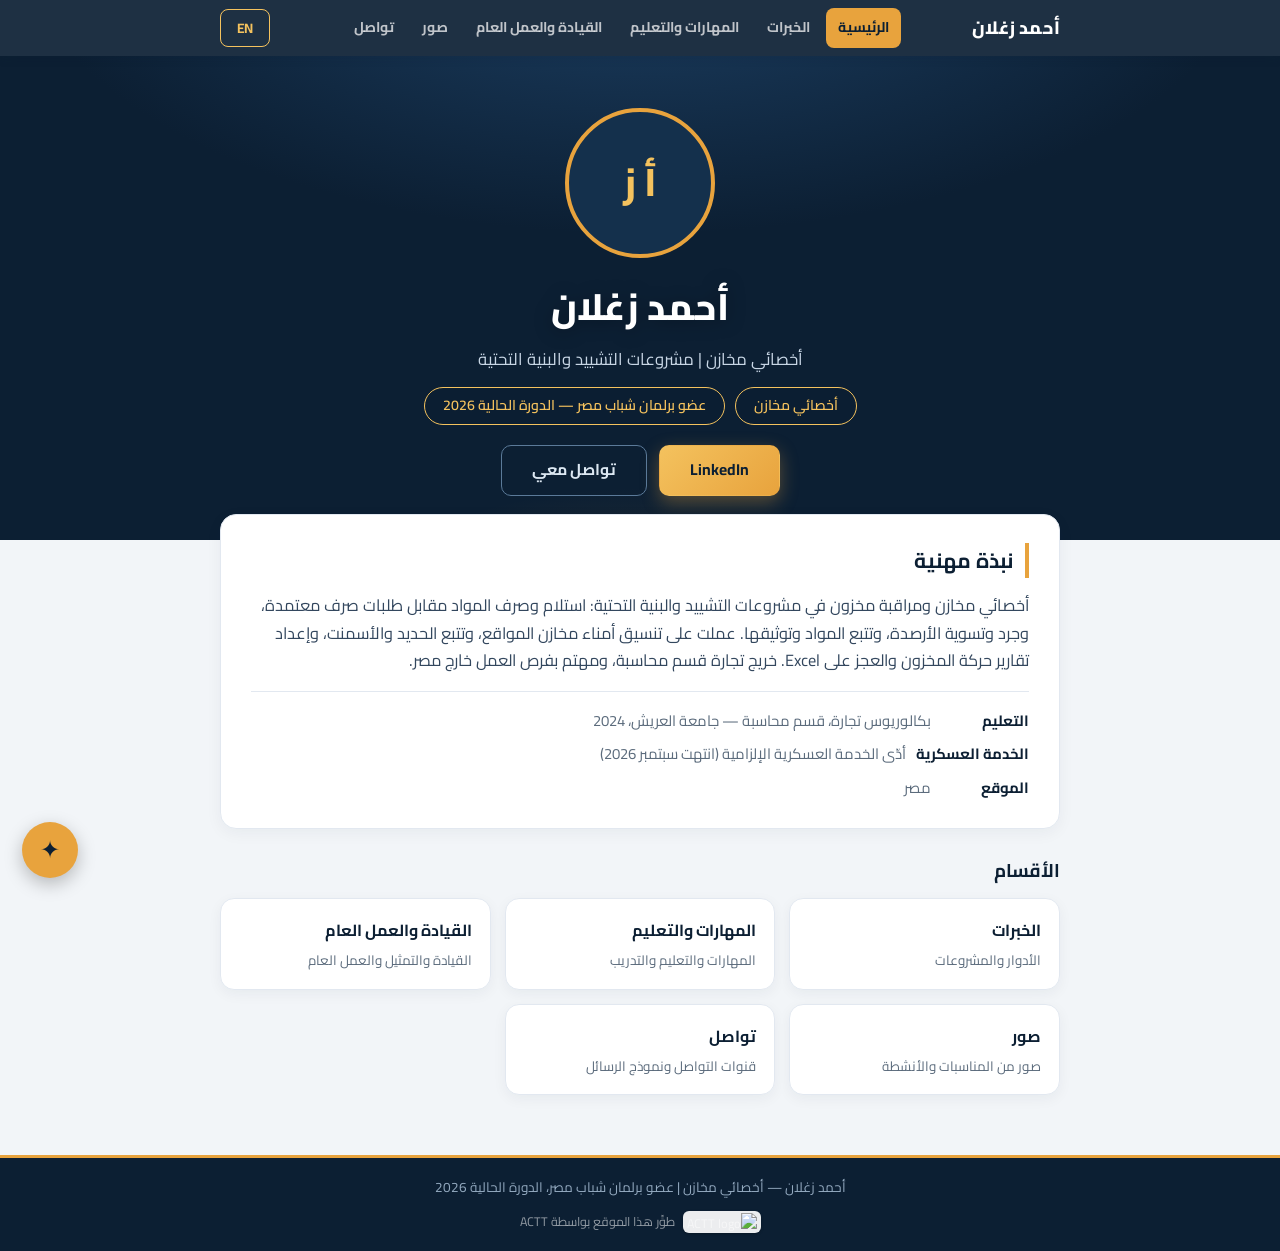
==== index.html @ 05fccf5b "Full site import (from volunteer-egypt/ahmed-zoghlan)" ====
<!DOCTYPE html>
<html lang="ar" dir="rtl">
<head>
<meta charset="UTF-8">
<meta name="viewport" content="width=device-width, initial-scale=1.0">
<title>أحمد زغلان | Ahmed Zoghlan</title>
<meta name="description" content="أحمد زغلان — أخصائي مخازن في مشروعات التشييد والبنية التحتية، وعضو برلمان شباب مصر (الدورة الحالية 2026) | Ahmed Zoghlan — Storekeeper Specialist and Member, Egyptian Youth Parliament">
<meta property="og:title" content="أحمد زغلان | Ahmed Zoghlan">
<meta property="og:description" content="أحمد زغلان — أخصائي مخازن في مشروعات التشييد والبنية التحتية، وعضو برلمان شباب مصر (الدورة الحالية 2026). Ahmed Zoghlan — Storekeeper Specialist and Member, Egyptian Youth Parliament.">
<meta property="og:type" content="profile">
<meta property="og:image" content="https://lh3.googleusercontent.com/d/1uUsqMM9WvQAByBOzwxUGhfP0xMjPg6Vi">
<meta name="theme-color" content="#0c1f33">
<link rel="preconnect" href="https://fonts.googleapis.com">
<link rel="preconnect" href="https://fonts.gstatic.com" crossorigin>
<link rel="preconnect" href="https://lh3.googleusercontent.com">
<link href="https://fonts.googleapis.com/css2?family=Cairo:wght@400;600;700;800&family=Inter:wght@400;600;700&display=swap" rel="stylesheet">
<link rel="stylesheet" href="assets/css/style.css?v=7">
</head>
<body data-page="index">
<header class="topbar">
  <div class="wrap topbar-in">
    <a class="brand" id="brand" href="index.html">أحمد زغلان</a>
    <div class="scroll-wrap nav-wrap">
    <nav class="topnav" id="topnav" aria-label="Site pages">
      <a href="index.html" data-nav="index" data-i18n="nav_home">الرئيسية</a>
      <a href="experience.html" data-nav="experience" data-i18n="tab_exp">الخبرات</a>
      <a href="skills.html" data-nav="skills" data-i18n="tab_skills">المهارات والتعليم</a>
      <a href="leadership.html" data-nav="leadership" data-i18n="tab_lead">القيادة والعمل العام</a>
      <a href="photos.html" data-nav="photos" data-i18n="tab_photos">صور</a>
      <a href="contact.html" data-nav="contact" data-i18n="tab_contact">تواصل</a>
    </nav>
    </div>
    <button class="lang-toggle" id="langToggle" aria-label="Language">EN</button>
  </div>
</header>

<section class="hero">
  <div class="wrap hero-in">
    <div class="hero-photo hidden" id="heroPhoto"><img id="heroImg" alt=""></div>
    <h1 id="heroName"></h1>
    <p class="hero-title" id="heroTitle"></p>
    <div class="hero-badges">
      <span class="hero-badge" id="heroBadge"></span>
      <span class="hero-badge hero-badge-alt" id="heroBadge2"></span>
    </div>
    <div class="hero-cta">
      <a class="btn primary" id="heroLinkedin" target="_blank" rel="noopener" data-i18n="cta_linkedin">LinkedIn</a>
      <a class="btn ghost" href="contact.html" data-i18n="cta_contact">تواصل معي</a>
    </div>
  </div>
</section>

<main class="wrap main">
  <section class="panel">
    <h2 data-i18n="sec_about">نبذة مهنية</h2>
    <p id="aboutText" class="lead"></p>
    <div class="facts" id="facts"></div>
  </section>

  <h2 class="home-sections-title" data-i18n="home_sections">الأقسام</h2>
  <div class="sec-grid">
    <a class="sec-card" href="experience.html"><h3 data-i18n="tab_exp">الخبرات</h3><p data-i18n="d_exp">الأدوار والمشروعات</p></a>
    <a class="sec-card" href="skills.html"><h3 data-i18n="tab_skills">المهارات والتعليم</h3><p data-i18n="d_skills">المهارات والتعليم والتدريب</p></a>
    <a class="sec-card" href="leadership.html"><h3 data-i18n="tab_lead">القيادة والعمل العام</h3><p data-i18n="d_lead">القيادة والتمثيل والعمل العام</p></a>
    <a class="sec-card" href="photos.html"><h3 data-i18n="tab_photos">صور</h3><p data-i18n="d_photos">صور من المناسبات والأنشطة</p></a>
    <a class="sec-card" href="contact.html"><h3 data-i18n="tab_contact">تواصل</h3><p data-i18n="d_contact">قنوات التواصل ونموذج الرسائل</p></a>
  </div>
</main>

<footer class="footer">
  <div class="wrap" id="footerText"></div>
</footer>

<button id="chatFab" class="chat-fab" aria-label="Assistant">✦</button>
<div id="chatBox" class="chat-box hidden">
  <div class="chat-head"><span data-i18n="chat_title">مساعد الموقع</span><button id="chatClose" aria-label="Close">×</button></div>
  <div class="chat-msgs" id="chatMsgs"></div>
  <div class="chat-credit"><img class="actt-logo" src="https://mubader.pages.dev/assets/img/actt-logo.webp" alt="ACTT logo" loading="lazy"><span data-i18n="credit">طوِّر هذا الموقع بواسطة ACTT</span></div>
  <form class="chat-form" id="chatForm">
    <input type="text" id="chatInput" data-i18n-ph="chat_ph" placeholder="اسأل عن أحمد..." maxlength="500" autocomplete="off">
    <button type="submit" aria-label="Send">➤</button>
  </form>
</div>

<script src="assets/js/data.js?v=7"></script>
<script src="assets/js/site.js?v=7"></script>
</body>
</html>
---- assets/css/style.css ----
:root{
  --navy:#0c1f33; --navy2:#14304c; --gold:#e8a33d; --gold-bright:#f4c25e;
  --sand:#f2f5f8; --card:#ffffff; --line:#e2e8f0; --ink:#1c2b3a; --muted:#5b6b7c;
}
*{box-sizing:border-box;margin:0;padding:0}
html{scroll-behavior:smooth}
body{font-family:'Cairo','Inter',system-ui,sans-serif;background:var(--sand);color:var(--ink);line-height:1.7}
.wrap{max-width:880px;margin:0 auto;padding:0 20px}
.hidden{display:none!important}

/* Header */
.topbar{position:sticky;top:0;z-index:50;background:rgba(12,31,51,.92);backdrop-filter:blur(8px);color:#fff;box-shadow:0 2px 14px rgba(0,0,0,.2)}
.topbar-in{display:flex;align-items:center;justify-content:space-between;height:56px;flex-wrap:nowrap}
.brand{font-weight:800;font-size:1.12rem;letter-spacing:.2px}
.lang-toggle{background:transparent;border:1.5px solid var(--gold-bright);color:var(--gold-bright);border-radius:8px;padding:5px 16px;font-family:inherit;font-weight:700;font-size:.85rem;cursor:pointer;transition:all .2s}
.lang-toggle:hover{background:var(--gold-bright);color:var(--navy)}

/* Hero */
.hero{background:radial-gradient(900px 420px at 50% -80px,#1d4166 0%,var(--navy) 60%);color:#fff;padding:52px 0 44px;text-align:center}
.hero-photo{margin-bottom:18px}
.hero-photo img{width:150px;height:150px;object-fit:cover;border-radius:50%;border:4px solid var(--gold);box-shadow:0 10px 34px rgba(0,0,0,.4);background:var(--navy2)}
.hero-fallback{width:150px;height:150px;border-radius:50%;border:4px solid var(--gold);background:var(--navy2);color:var(--gold-bright);font-size:2.4rem;font-weight:800;display:flex;align-items:center;justify-content:center;margin:0 auto}
.hero h1{font-size:2.3rem;font-weight:800;margin-bottom:6px}
.hero-title{color:#c8d6e5;font-size:1.05rem;max-width:560px;margin:0 auto 14px}
.hero-badges{display:flex;gap:10px;justify-content:center;flex-wrap:wrap;margin-bottom:20px}
.hero-badge{display:inline-block;border:1px solid var(--gold-bright);color:var(--gold-bright);border-radius:999px;padding:6px 18px;font-size:.88rem;font-weight:600}
.hero-badge-alt{background:rgba(244,194,94,.1)}
.hero-cta{display:flex;gap:12px;justify-content:center;flex-wrap:wrap}
.btn{display:inline-block;text-decoration:none;border-radius:10px;padding:11px 30px;font-weight:700;font-size:.98rem;font-family:inherit;cursor:pointer;border:1.5px solid transparent;transition:all .2s}
.btn.primary{background:var(--gold);color:var(--navy)}
.btn.primary:hover{background:var(--gold-bright)}
.btn.ghost{border-color:#5b7a99;color:#dce7f2;background:transparent}
.btn.ghost:hover{border-color:var(--gold-bright);color:var(--gold-bright)}
.btn.big{padding:13px 40px;font-size:1.05rem}

/* Tabs */
.main{margin-top:-26px;position:relative;z-index:5;padding-bottom:36px}
.tabs-wrap{position:relative;margin-bottom:18px}
.tabs{display:flex;gap:6px;background:var(--card);border:1px solid var(--line);border-radius:14px;padding:6px;box-shadow:0 8px 24px rgba(12,31,51,.08);overflow-x:auto;scrollbar-width:none;margin-bottom:0}
.tabs-wrap::before,.tabs-wrap::after{content:"";position:absolute;top:0;bottom:0;width:34px;z-index:2;pointer-events:none;opacity:0;transition:opacity .2s}
.tabs-wrap::before{left:0;border-radius:14px 0 0 14px;background:linear-gradient(to right,var(--card),rgba(255,255,255,0))}
.tabs-wrap::after{right:0;border-radius:0 14px 14px 0;background:linear-gradient(to left,var(--card),rgba(255,255,255,0))}
.tabs-wrap.can-scroll-left::before{opacity:1}
.tabs-wrap.can-scroll-right::after{opacity:1}
.tabs::-webkit-scrollbar{display:none}
.tab{flex:1 0 auto;border:none;background:transparent;color:var(--muted);font-family:inherit;font-weight:700;font-size:.92rem;padding:10px 16px;border-radius:9px;cursor:pointer;white-space:nowrap;transition:all .18s}
.tab:hover{color:var(--navy);background:#eef3f8}
.tab.active{background:var(--navy);color:#fff}
.tab:focus-visible{outline:2px solid var(--gold);outline-offset:2px}

/* Panels */
.panel{background:var(--card);border:1px solid var(--line);border-radius:16px;padding:28px 30px;box-shadow:0 4px 16px rgba(12,31,51,.05)}
.panel h2{font-size:1.3rem;color:var(--navy);margin-bottom:14px;padding-inline-start:12px;border-inline-start:4px solid var(--gold)}
.panel h3{font-size:1.02rem;color:var(--navy2);margin:22px 0 10px}
.lead{font-size:1.02rem;color:#33475e}
.lead-sm{font-size:.95rem;color:var(--muted)}
.facts{display:flex;flex-direction:column;gap:8px;margin-top:16px;border-top:1px solid var(--line);padding-top:16px}
.fact{display:flex;gap:10px;font-size:.93rem;color:var(--muted)}
.fact b{color:var(--navy);font-weight:700;min-width:88px}

/* Timeline */
.timeline{display:flex;flex-direction:column}
.tl-item{padding:14px 0;border-bottom:1px solid var(--line)}
.tl-item:last-child{border-bottom:none}
.tl-head{display:flex;justify-content:space-between;align-items:baseline;gap:12px;flex-wrap:wrap}
.tl-org{font-weight:800;color:var(--navy);font-size:1.02rem}
.tl-dates{color:var(--muted);font-size:.82rem;background:#eef3f8;border-radius:999px;padding:3px 12px;white-space:nowrap}
.tl-role{color:var(--navy2);font-size:.94rem;font-weight:600;margin-top:2px}
.tl-points{margin:8px 0 0;padding-inline-start:20px;color:var(--muted);font-size:.9rem}
.tl-points li{margin-bottom:3px}
.service-line{margin-top:14px;padding-top:12px;border-top:1px dashed var(--line);color:var(--muted);font-size:.88rem}

/* Skills */
.tags{display:flex;flex-wrap:wrap;gap:8px}
.tags span{background:#eef3f8;border:1px solid var(--line);color:var(--navy2);border-radius:999px;padding:6px 16px;font-size:.88rem;font-weight:600}
.grid-list{list-style:none;display:grid;grid-template-columns:1fr 1fr;gap:6px 22px}
.grid-list li{position:relative;padding-inline-start:22px;font-size:.93rem;color:#33475e;margin-bottom:4px}
.grid-list li::before{content:'✓';position:absolute;inset-inline-start:0;color:var(--gold);font-weight:800}

/* Gallery */
.gallery{display:flex;flex-wrap:wrap;justify-content:center;gap:12px}
.gallery img{width:calc((100% - 24px)/3);height:180px;object-fit:cover;border-radius:12px;border:1px solid var(--line);background:#e8edf3}

/* Contact */
.contact-box{text-align:center;padding:8px 0 4px}
.contact-note{color:var(--muted);font-size:.98rem;margin-bottom:18px}
.contact-grid{display:grid;grid-template-columns:repeat(2,1fr);gap:12px;max-width:520px;margin:0 auto}
.contact-card{display:flex;align-items:center;justify-content:center;gap:10px;border:1.5px solid var(--line);border-radius:12px;padding:14px 10px;text-decoration:none;color:var(--navy);font-weight:700;font-size:.95rem;transition:all .18s;background:#fbfcfe}
.contact-card:hover{border-color:var(--gold);background:#fff;box-shadow:0 4px 14px rgba(12,31,51,.08)}
.contact-card .ico{font-size:1.2rem}
.contact-form{display:flex;flex-direction:column;gap:10px;max-width:520px;margin:22px auto 0;border-top:1px solid var(--line);padding-top:20px}
.contact-form input,.contact-form textarea{font-family:inherit;font-size:.95rem;padding:11px 14px;border:1.5px solid var(--line);border-radius:10px;background:#fbfcfe;color:var(--ink)}
.contact-form input:focus,.contact-form textarea:focus{outline:none;border-color:var(--gold)}
.form-note{font-size:.88rem;text-align:center}
.form-note.ok{color:#1e7d44}.form-note.err{color:#b3392f}

/* Footer */
.footer{background:var(--navy);color:#93a9bf;text-align:center;padding:18px 0;font-size:.85rem;margin-top:24px}

/* Chat */
.chat-fab{position:fixed;bottom:22px;inset-inline-end:22px;width:56px;height:56px;border-radius:50%;border:none;background:var(--gold);color:var(--navy);font-size:1.5rem;cursor:pointer;box-shadow:0 6px 18px rgba(0,0,0,.25);z-index:60}
.chat-fab:hover{background:var(--gold-bright)}
.chat-box{position:fixed;bottom:88px;inset-inline-end:22px;width:340px;max-width:calc(100vw - 44px);height:420px;background:#fff;border-radius:16px;box-shadow:0 14px 44px rgba(0,0,0,.28);display:flex;flex-direction:column;overflow:hidden;z-index:60;border:1px solid var(--line)}
.chat-head{background:var(--navy);color:#fff;padding:12px 16px;font-weight:700;display:flex;justify-content:space-between;align-items:center}
.chat-head button{background:none;border:none;color:#fff;font-size:1.3rem;cursor:pointer}
.chat-msgs{flex:1;overflow-y:auto;padding:14px;display:flex;flex-direction:column;gap:8px;background:var(--sand)}
.chat-msgs .m{max-width:82%;padding:9px 13px;border-radius:14px;font-size:.9rem}
.chat-msgs .m.bot{align-self:flex-start;background:#fff;border:1px solid var(--line);border-end-start-radius:3px}
.chat-msgs .m.user{align-self:flex-end;background:var(--navy);color:#fff;border-end-end-radius:3px}
.chat-msgs .m.err{align-self:flex-start;background:#fdf0ef;color:#b3392f;border:1px solid #f2d2cf;font-size:.85rem}
.chat-form{display:flex;border-top:1px solid var(--line)}
.chat-form input{flex:1;border:none;padding:13px 14px;font-family:inherit;font-size:.93rem;background:#fff;color:var(--ink)}
.chat-form input:focus{outline:none}
.chat-form button{border:none;background:var(--gold);color:var(--navy);padding:0 18px;font-size:1.05rem;cursor:pointer}

@media (max-width:640px){
  .hero{padding:40px 0 34px}
  .hero h1{font-size:1.9rem}
  .hero-title{font-size:.95rem}
  .hero-photo img,.hero-fallback{width:126px;height:126px}
  .panel{padding:20px 18px}
  .tab{font-size:.84rem;padding:9px 12px}
  .grid-list{grid-template-columns:1fr}
  .gallery{gap:8px}
  .gallery img{width:calc((100% - 8px)/2);height:130px}
  .contact-grid{grid-template-columns:1fr 1fr}
}
/* multi-page nav + home sections */
.brand{text-decoration:none}
.scroll-wrap{position:relative}
.topnav{display:flex;gap:4px;overflow-x:auto;scrollbar-width:none}
.topnav::-webkit-scrollbar{display:none}
.topnav a{white-space:nowrap;padding:8px 12px;border-radius:8px;color:rgba(255,255,255,.72);font-weight:700;font-size:.88rem;text-decoration:none;transition:all .15s}
.topnav a:hover{background:rgba(255,255,255,.12);color:#fff}
.topnav a[aria-current="page"]{background:var(--gold);color:var(--navy)}
.topnav a:focus-visible{outline:2px solid var(--gold);outline-offset:2px}
.nav-wrap::before,.nav-wrap::after{content:"";position:absolute;top:0;bottom:0;width:30px;z-index:2;pointer-events:none;opacity:0;transition:opacity .2s}
.nav-wrap::before{left:0;background:linear-gradient(to right,rgba(12,31,51,.95),rgba(12,31,51,0))}
.nav-wrap::after{right:0;background:linear-gradient(to left,rgba(12,31,51,.95),rgba(12,31,51,0))}
.nav-wrap.can-scroll-left::before{opacity:1}
.nav-wrap.can-scroll-right::after{opacity:1}
.home-sections-title{margin:26px 0 12px;font-size:1.15rem;color:var(--navy)}
.sec-grid{display:grid;grid-template-columns:repeat(auto-fill,minmax(210px,1fr));gap:14px}
.sec-card{background:var(--card);border:1px solid var(--line);border-radius:14px;padding:18px;text-decoration:none;color:var(--ink);display:block;box-shadow:0 4px 14px rgba(12,31,51,.05);transition:all .18s}
.sec-card:hover{border-color:var(--gold);transform:translateY(-2px);box-shadow:0 8px 22px rgba(12,31,51,.1)}
.sec-card:focus-visible{outline:2px solid var(--gold);outline-offset:2px}
.sec-card h3{margin:0 0 6px;font-size:1rem;color:var(--navy)}
.sec-card p{margin:0;font-size:.84rem;color:var(--muted);line-height:1.5}
.page-head{display:flex;align-items:baseline;justify-content:space-between;gap:10px;margin:4px 0 14px;flex-wrap:wrap}
.page-head h1{font-size:1.35rem;margin:0;color:var(--navy)}
.back-link{color:var(--muted);font-size:.85rem;text-decoration:none;font-weight:600}
.back-link:hover{color:var(--navy)}
@media(max-width:760px){
  .topbar-in{flex-wrap:wrap}
  .nav-wrap{order:3;flex-basis:100%;margin-top:6px}
  .topnav a{font-size:.84rem;padding:7px 10px}
}

/* ===== Premium layer ===== */
/* Hero elevation */
.hero{background:radial-gradient(1000px 480px at 50% -120px,#1d4166 0%,var(--navy) 62%);position:relative;overflow:hidden}
.hero::after{content:"";position:absolute;inset:0;background:radial-gradient(420px 200px at 50% 118%,rgba(232,163,61,.16),transparent 70%);pointer-events:none}
.hero-in{position:relative;z-index:1}
.hero-photo img{transition:transform .35s ease;box-shadow:0 10px 34px rgba(0,0,0,.4),0 0 0 8px rgba(232,163,61,.12)}
.hero-photo img:hover{transform:scale(1.04)}
.hero h1{letter-spacing:.3px;text-shadow:0 2px 18px rgba(0,0,0,.35)}
.hero-badge{backdrop-filter:blur(4px);background:rgba(12,31,51,.35)}
.btn.primary{background:linear-gradient(135deg,var(--gold-bright),var(--gold));box-shadow:0 6px 18px rgba(232,163,61,.35)}
.btn.primary:hover{transform:translateY(-2px);box-shadow:0 10px 24px rgba(232,163,61,.45);background:linear-gradient(135deg,#ffd47e,var(--gold-bright))}
.btn.ghost:hover{transform:translateY(-2px)}

/* Hero entrance */
@keyframes heroUp{from{opacity:0;transform:translateY(22px)}to{opacity:1;transform:none}}
.hero-in>*{animation:heroUp .7s cubic-bezier(.2,.7,.3,1) both}
.hero-in>*:nth-child(2){animation-delay:.08s}
.hero-in>*:nth-child(3){animation-delay:.16s}
.hero-in>*:nth-child(4){animation-delay:.24s}
.hero-in>*:nth-child(5){animation-delay:.32s}

/* Reveal on scroll */
.rv{opacity:0;transform:translateY(18px);transition:opacity .55s ease,transform .55s cubic-bezier(.2,.7,.3,1)}
.rv.in{opacity:1;transform:none}

/* Timeline with gold spine */
.timeline{position:relative;padding-inline-start:22px}
.timeline::before{content:"";position:absolute;inset-inline-start:6px;top:8px;bottom:8px;width:2px;background:linear-gradient(var(--gold),rgba(232,163,61,.15))}
.tl-item{position:relative;border-bottom:none;padding:16px 0}
.tl-item::before{content:"";position:absolute;inset-inline-start:-21px;top:26px;width:10px;height:10px;border-radius:50%;background:var(--gold);box-shadow:0 0 0 4px rgba(232,163,61,.18)}
.tl-dates{background:#fdf3e2;color:#8a6416;font-weight:700}
.tl-org{font-size:1.06rem}
.tl-points li::marker{color:var(--gold)}

/* Tags */
.tags span{transition:all .18s}
.tags span:hover{border-color:var(--gold);background:#fdf3e2;color:var(--navy)}

/* Section cards with accent */
.sec-card{position:relative;overflow:hidden}
.sec-card::before{content:"";position:absolute;top:0;inset-inline-start:0;width:100%;height:3px;background:linear-gradient(to left,var(--gold),var(--gold-bright));transform:scaleX(0);transform-origin:inline-start;transition:transform .3s ease}
.sec-card:hover::before{transform:scaleX(1)}

/* Gallery polish */
.gallery img{aspect-ratio:4/3;height:auto;transition:transform .35s ease,box-shadow .3s ease;cursor:default}
.gallery img:hover{transform:scale(1.03);box-shadow:0 10px 26px rgba(12,31,51,.18)}

/* Contact cards */
.contact-card .ico{display:inline-flex;align-items:center;justify-content:center;width:34px;height:34px;border-radius:50%;background:#fdf3e2;color:#8a6416;font-size:1rem;flex:none}
.contact-card{transition:all .2s}
.contact-card:hover{transform:translateY(-2px)}

/* Page head accent */
.page-head h1{padding-inline-start:12px;border-inline-start:4px solid var(--gold)}

/* Footer accent */
.footer{border-top:3px solid var(--gold)}

/* Panels */
.panel{transition:box-shadow .25s ease}

@media (prefers-reduced-motion: reduce){
  *,*::before,*::after{animation:none!important;transition:none!important}
  .rv{opacity:1;transform:none}
}

/* ===== Soft polish pass (mobile-first, Ahmed 3:22) ===== */
.brand{color:#fff;transition:color .15s}
.brand:hover{color:var(--gold-bright)}
.page-head{padding-top:36px}
.topbar{box-shadow:0 1px 10px rgba(12,31,51,.18)}
@media(max-width:760px){
  .page-head{padding-top:26px}
  .topbar-in{row-gap:2px;padding-top:4px;padding-bottom:4px;height:auto;min-height:52px}
  .topnav{padding-bottom:4px}
  .hero{padding:36px 0 30px}
}

/* ===== RTL overflow fix ===== */
body{overflow-x:clip}
.nav-wrap{min-width:0;max-width:100%}
.topnav{max-width:100%}
@media(max-width:760px){
  .topbar-in{min-width:0}
  .brand{min-width:0;overflow:hidden;text-overflow:ellipsis;white-space:nowrap}
}

/* ===== ACTT footer credit ===== */
.footer-credit{display:flex;align-items:center;justify-content:center;gap:8px;margin-top:12px;font-size:.78rem;color:rgba(255,255,255,.55)}
.footer-credit .actt-logo{height:22px;width:auto;padding:2px 4px;background:rgba(255,255,255,.92);border-radius:6px;box-shadow:0 1px 3px rgba(0,0,0,.25)}

/* ===== ACTT credit inside assistant ===== */
.chat-credit{display:flex;align-items:center;justify-content:center;gap:6px;padding:6px 10px;font-size:.72rem;color:var(--muted);border-top:1px solid var(--line);background:#fbfcfe}
.chat-credit .actt-logo{height:16px;width:auto;border-radius:4px}

/* ===== Assistant action buttons ===== */
.chat-actions{display:flex;flex-wrap:wrap;gap:6px;margin:2px 0 8px;align-self:flex-start;max-width:92%}
.chat-act{display:inline-block;padding:6px 12px;border-radius:999px;border:1px solid var(--gold);color:var(--navy);background:#fffdf7;font-size:.78rem;font-weight:700;text-decoration:none;transition:all .15s}
.chat-act:hover{background:var(--gold);color:var(--navy)}

/* ===== Photo lightbox ===== */
.lb{position:fixed;inset:0;background:rgba(10,22,38,.93);z-index:3000;display:flex;align-items:center;justify-content:center;padding:22px;cursor:zoom-out;opacity:0;transition:opacity .18s ease}
.lb.open{opacity:1}
.lb img{max-width:min(94vw,980px);max-height:86vh;border-radius:14px;box-shadow:0 24px 70px rgba(0,0,0,.5);cursor:default}
.lb-close{position:absolute;top:16px;inset-inline-end:16px;width:42px;height:42px;border-radius:50%;border:1px solid rgba(255,255,255,.35);background:rgba(255,255,255,.08);color:#fff;font-size:1.5rem;line-height:1;cursor:pointer}
.lb-close:hover{background:rgba(255,255,255,.18)}
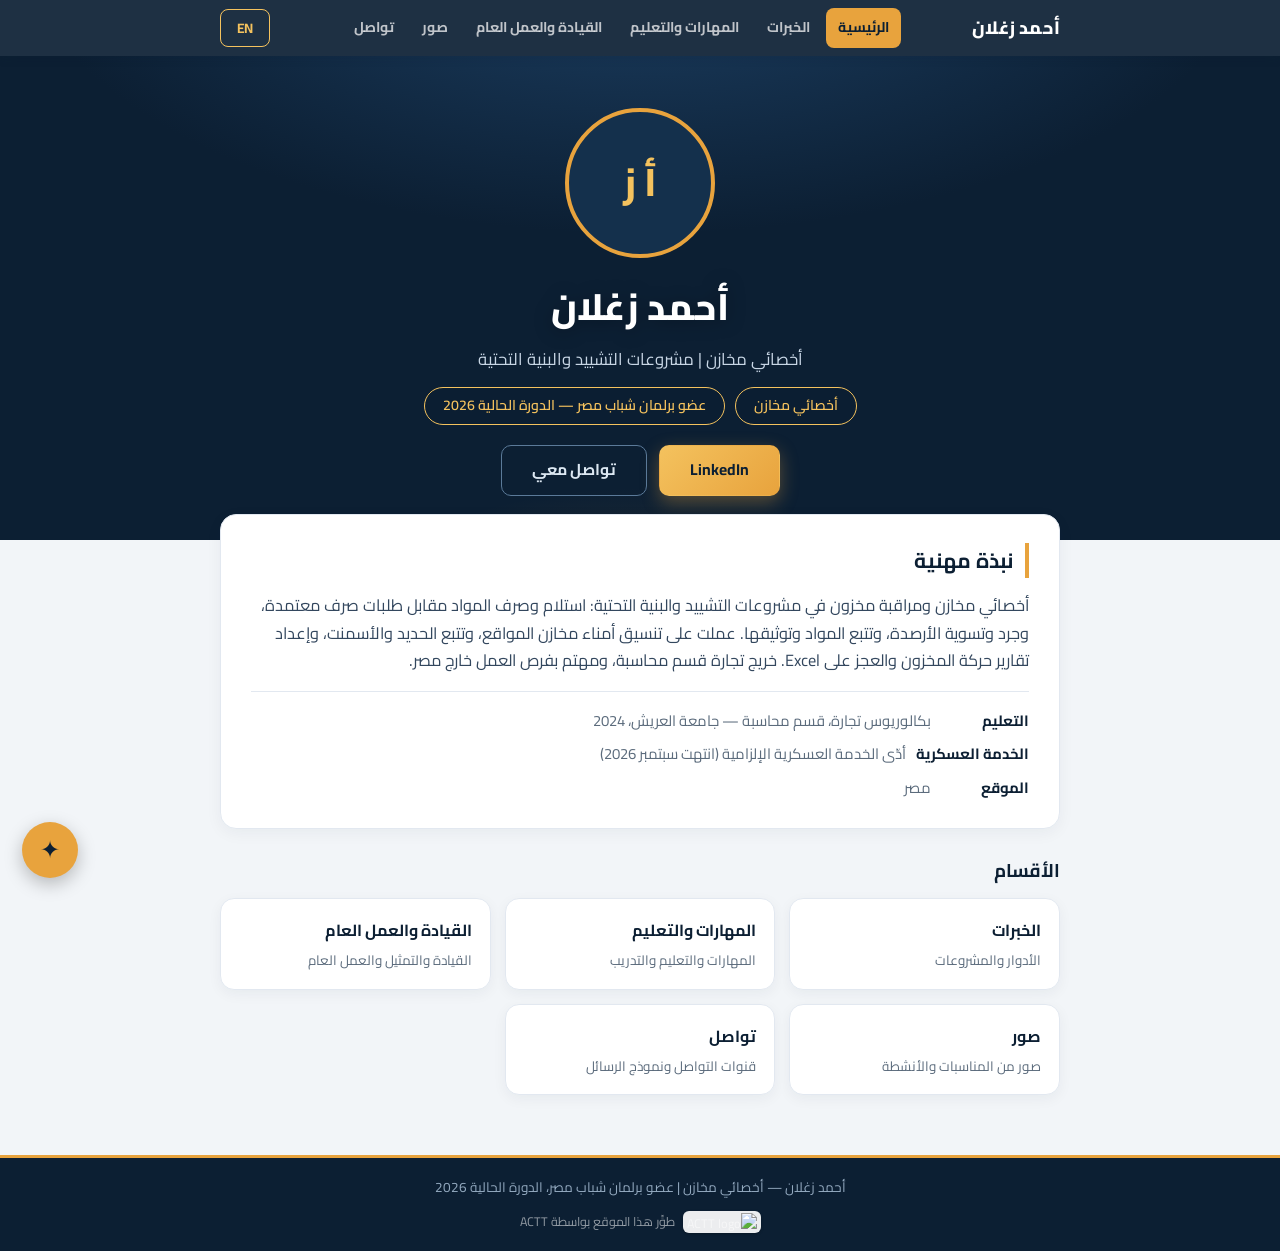
==== commit b5a7f1dc: "Assistant v2: typing indicator, polish, title" ====
--- a/index.html
+++ b/index.html
@@ -73,7 +73,7 @@
 
 <button id="chatFab" class="chat-fab" aria-label="Assistant">✦</button>
 <div id="chatBox" class="chat-box hidden">
-  <div class="chat-head"><span data-i18n="chat_title">مساعد الموقع</span><button id="chatClose" aria-label="Close">×</button></div>
+  <div class="chat-head"><span data-i18n="chat_title">مساعد أحمد الذكي</span><button id="chatClose" aria-label="Close">×</button></div>
   <div class="chat-msgs" id="chatMsgs"></div>
   <div class="chat-credit"><img class="actt-logo" src="https://mubader.pages.dev/assets/img/actt-logo.webp" alt="ACTT logo" loading="lazy"><span data-i18n="credit">طوِّر هذا الموقع بواسطة ACTT</span></div>
   <form class="chat-form" id="chatForm">
--- a/assets/css/style.css
+++ b/assets/css/style.css
@@ -262,3 +262,29 @@
 .lb img{max-width:min(94vw,980px);max-height:86vh;border-radius:14px;box-shadow:0 24px 70px rgba(0,0,0,.5);cursor:default}
 .lb-close{position:absolute;top:16px;inset-inline-end:16px;width:42px;height:42px;border-radius:50%;border:1px solid rgba(255,255,255,.35);background:rgba(255,255,255,.08);color:#fff;font-size:1.5rem;line-height:1;cursor:pointer}
 .lb-close:hover{background:rgba(255,255,255,.18)}
+/* Assistant polish: typing indicator, entrance, input micro-interactions */
+.chat-msgs .m{animation:msgIn .28s cubic-bezier(.2,.8,.2,1) both}
+@keyframes msgIn{from{opacity:0;transform:translateY(8px) scale(.98)}to{opacity:1;transform:none}}
+.chat-actions{animation:msgIn .3s .05s cubic-bezier(.2,.8,.2,1) both}
+.chat-msgs .m.typing{display:flex;align-items:center;gap:10px;padding:8px 16px 8px 8px;min-height:42px;border-radius:999px;box-shadow:0 4px 14px rgba(12,31,51,.08);background:linear-gradient(180deg,#fff,#fbfcfe)}
+.typing-av{position:relative;width:26px;height:26px;border-radius:50%;background:linear-gradient(135deg,var(--gold-bright),var(--gold));color:var(--navy);display:grid;place-items:center;font-size:.8rem;flex:none}
+.typing-av::after{content:"";position:absolute;inset:-3px;border-radius:50%;border:2px solid var(--gold);opacity:0;animation:avPulse 1.8s infinite ease-out}
+@keyframes avPulse{0%{transform:scale(.85);opacity:.55}100%{transform:scale(1.35);opacity:0}}
+.typing-dots{display:inline-flex;gap:5px;align-items:center}
+.typing-dots i{width:7px;height:7px;border-radius:50%;background:var(--navy2);display:inline-block;animation:dotWave 1.3s infinite cubic-bezier(.45,0,.55,1)}
+.typing-dots i:nth-child(2){animation-delay:.16s;background:#5b7694}
+.typing-dots i:nth-child(3){animation-delay:.32s;background:var(--gold)}
+@keyframes dotWave{0%,60%,100%{transform:translateY(0) scale(.85);opacity:.45}30%{transform:translateY(-5px) scale(1.1);opacity:1}}
+.typing-label{font-size:.76rem;color:var(--muted);background:linear-gradient(90deg,var(--muted) 30%,var(--gold) 50%,var(--muted) 70%);background-size:200% 100%;-webkit-background-clip:text;background-clip:text;-webkit-text-fill-color:transparent;animation:shimmer 2s infinite linear}
+@keyframes shimmer{from{background-position:200% 0}to{background-position:-200% 0}}
+.chat-form{transition:box-shadow .2s,background .2s}
+.chat-form:focus-within{box-shadow:inset 0 -2px 0 var(--gold);background:#fffdf8}
+.chat-form input{background:transparent}
+.chat-form button{transition:transform .15s,background .2s,opacity .2s,filter .2s;opacity:.55}
+.chat-form.ready button{opacity:1}
+.chat-form.ready button:hover{background:var(--gold-bright);transform:translateX(-1px)}
+.chat-form button:active{transform:scale(.92)}
+.chat-form.busy button{opacity:.5;pointer-events:none}
+.chat-fab{transition:transform .2s,box-shadow .2s}
+.chat-fab:hover{transform:scale(1.06)}
+@media (prefers-reduced-motion:reduce){.chat-msgs .m,.chat-actions,.typing-av::after,.typing-dots i,.typing-label{animation:none!important}.typing-label{-webkit-text-fill-color:var(--muted)}}
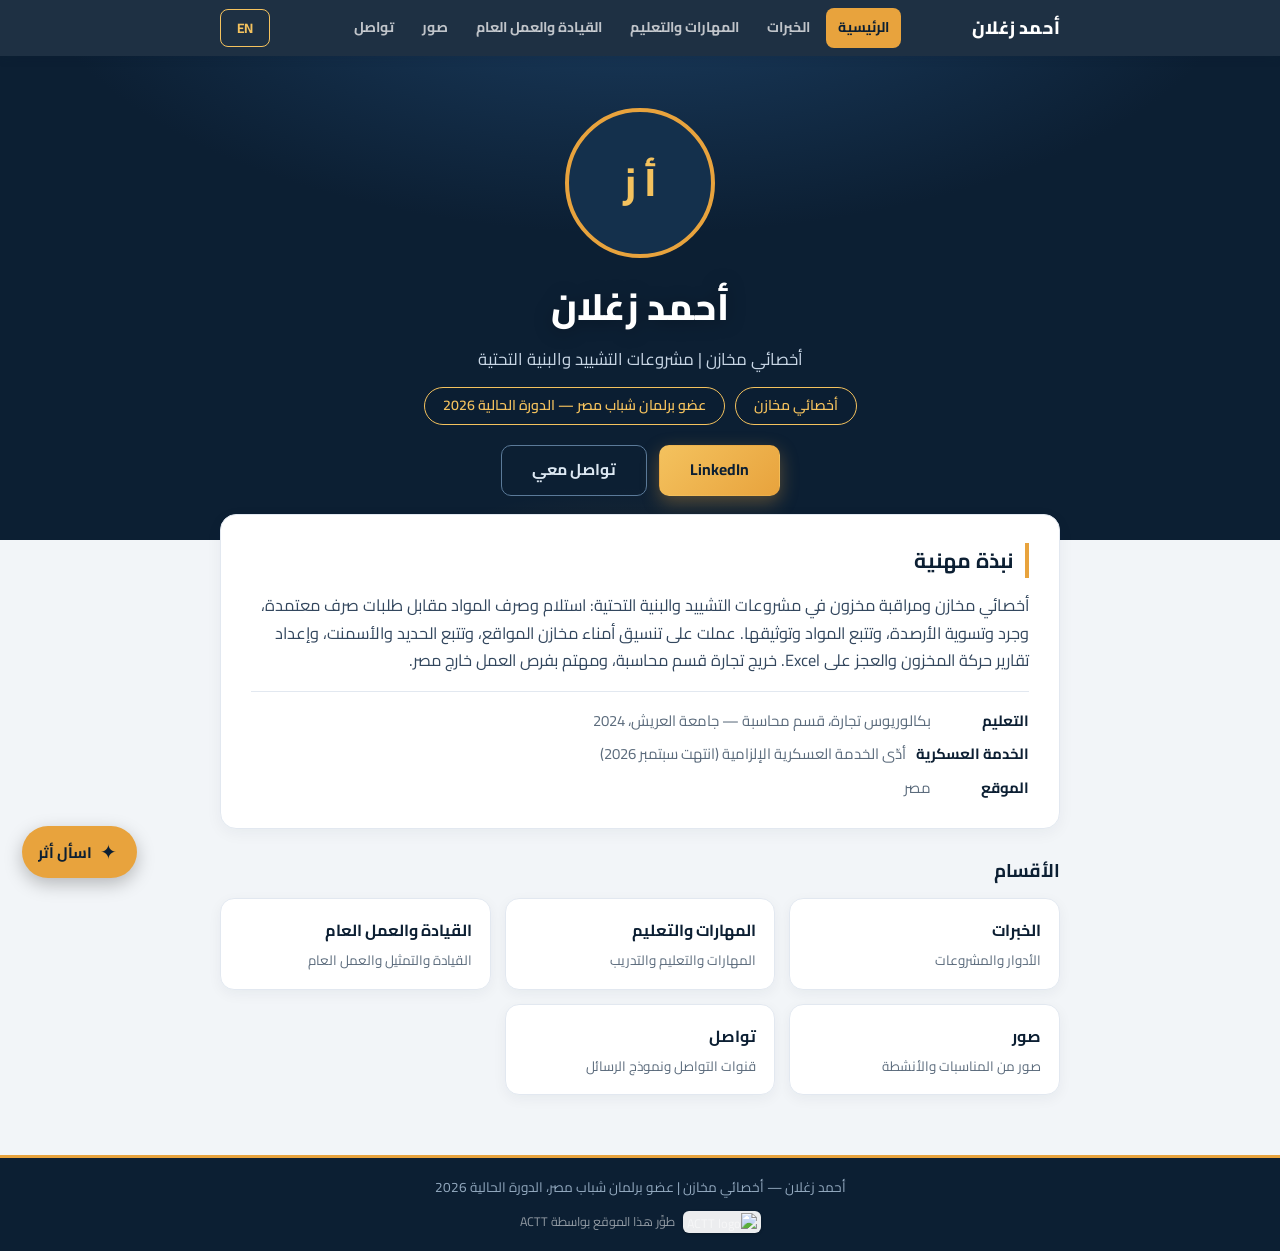
==== commit 8887b6a5: "Assistant: name Athar, launcher label, header, greeting" ====
--- a/index.html
+++ b/index.html
@@ -71,13 +71,13 @@
   <div class="wrap" id="footerText"></div>
 </footer>
 
-<button id="chatFab" class="chat-fab" aria-label="Assistant">✦</button>
+<button id="chatFab" class="chat-fab" aria-label="Assistant"><span class="fab-ico">✦</span><span class="fab-label" data-i18n="chat_fab">اسأل أثر</span></button>
 <div id="chatBox" class="chat-box hidden">
-  <div class="chat-head"><span data-i18n="chat_title">مساعد أحمد الذكي</span><button id="chatClose" aria-label="Close">×</button></div>
+  <div class="chat-head"><span data-i18n="chat_title">أثر</span><button id="chatClose" aria-label="Close">×</button></div>
   <div class="chat-msgs" id="chatMsgs"></div>
   <div class="chat-credit"><img class="actt-logo" src="https://mubader.pages.dev/assets/img/actt-logo.webp" alt="ACTT logo" loading="lazy"><span data-i18n="credit">طوِّر هذا الموقع بواسطة ACTT</span></div>
   <form class="chat-form" id="chatForm">
-    <input type="text" id="chatInput" data-i18n-ph="chat_ph" placeholder="اسأل عن أحمد..." maxlength="500" autocomplete="off">
+    <input type="text" id="chatInput" data-i18n-ph="chat_ph" placeholder="اسأل أثر عن أحمد..." maxlength="500" autocomplete="off">
     <button type="submit" aria-label="Send">➤</button>
   </form>
 </div>
--- a/assets/css/style.css
+++ b/assets/css/style.css
@@ -288,3 +288,12 @@
 .chat-fab{transition:transform .2s,box-shadow .2s}
 .chat-fab:hover{transform:scale(1.06)}
 @media (prefers-reduced-motion:reduce){.chat-msgs .m,.chat-actions,.typing-av::after,.typing-dots i,.typing-label{animation:none!important}.typing-label{-webkit-text-fill-color:var(--muted)}}
+
+/* Launcher pill: "Ask Athar" */
+.chat-fab{width:auto;height:52px;padding:0 20px 0 16px;border-radius:999px;display:flex;align-items:center;gap:8px;font-family:inherit;font-weight:700;font-size:.95rem}
+.chat-fab .fab-ico{font-size:1.25rem;line-height:1}
+.chat-fab .fab-label{transition:max-width .25s,opacity .2s;max-width:140px;overflow:hidden;white-space:nowrap}
+.chat-fab.open{padding:0;width:52px;justify-content:center}
+.chat-fab.open .fab-label{max-width:0;opacity:0}
+.chat-fab.open .fab-ico{margin:0}
+.chat-fab.open{gap:0}
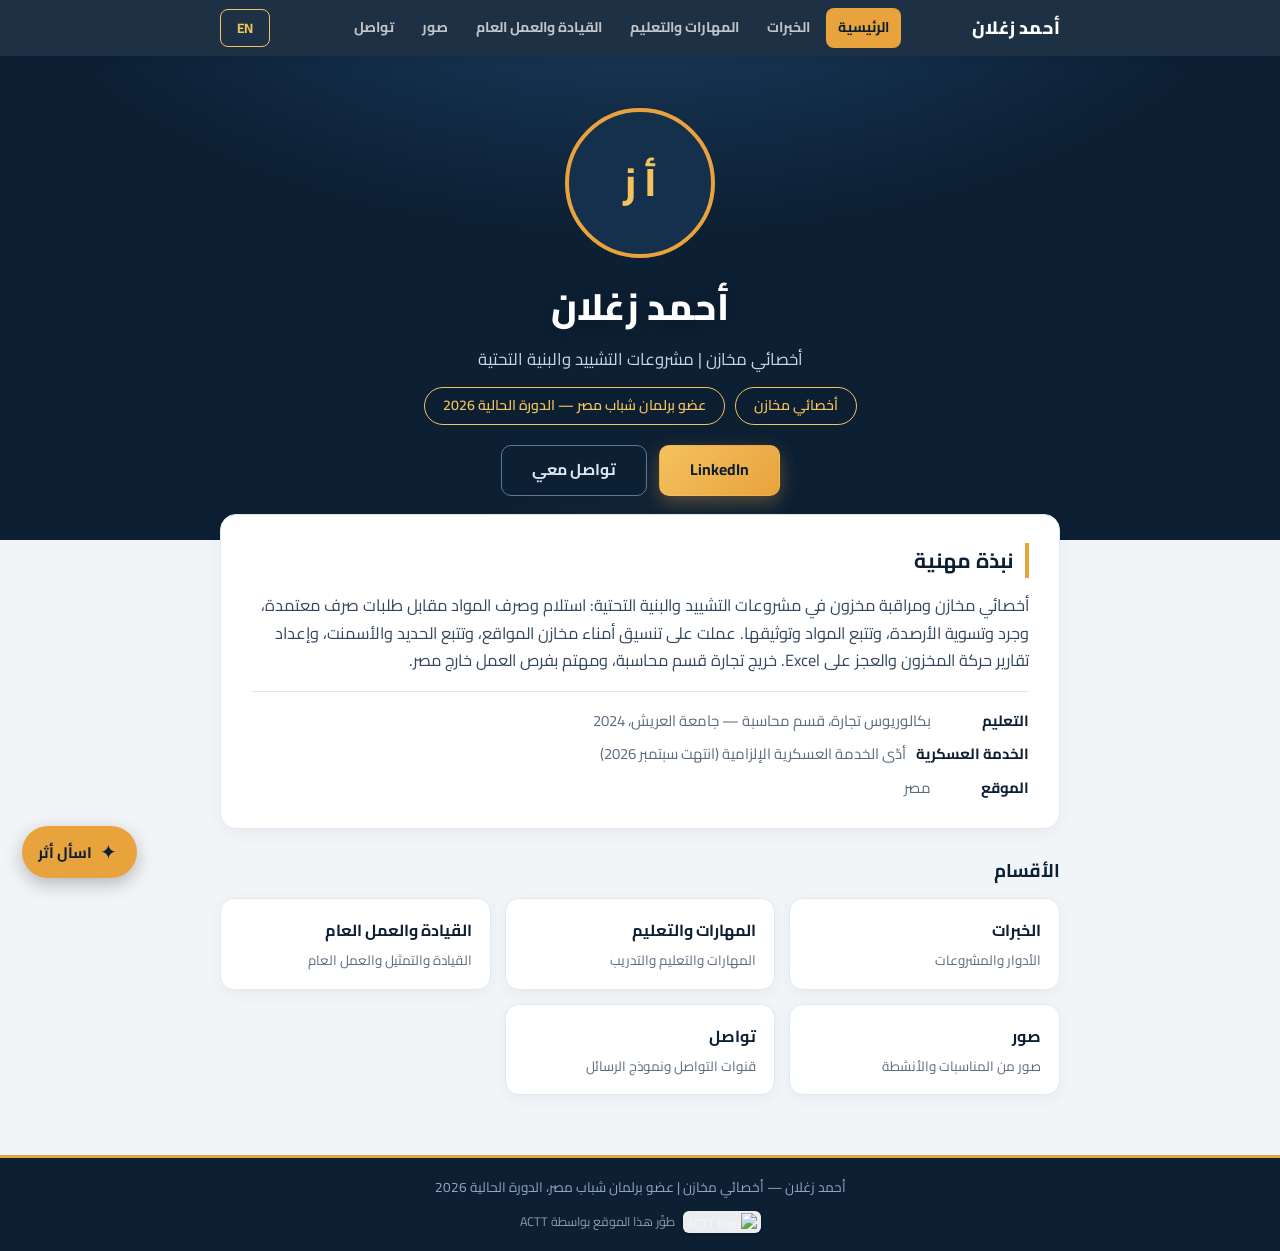
==== commit 04668212: "Cache-bust assets v8" ====
--- a/index.html
+++ b/index.html
@@ -14,7 +14,7 @@
 <link rel="preconnect" href="https://fonts.gstatic.com" crossorigin>
 <link rel="preconnect" href="https://lh3.googleusercontent.com">
 <link href="https://fonts.googleapis.com/css2?family=Cairo:wght@400;600;700;800&family=Inter:wght@400;600;700&display=swap" rel="stylesheet">
-<link rel="stylesheet" href="assets/css/style.css?v=7">
+<link rel="stylesheet" href="assets/css/style.css?v=8">
 </head>
 <body data-page="index">
 <header class="topbar">
@@ -83,6 +83,6 @@
 </div>
 
 <script src="assets/js/data.js?v=7"></script>
-<script src="assets/js/site.js?v=7"></script>
+<script src="assets/js/site.js?v=8"></script>
 </body>
 </html>
